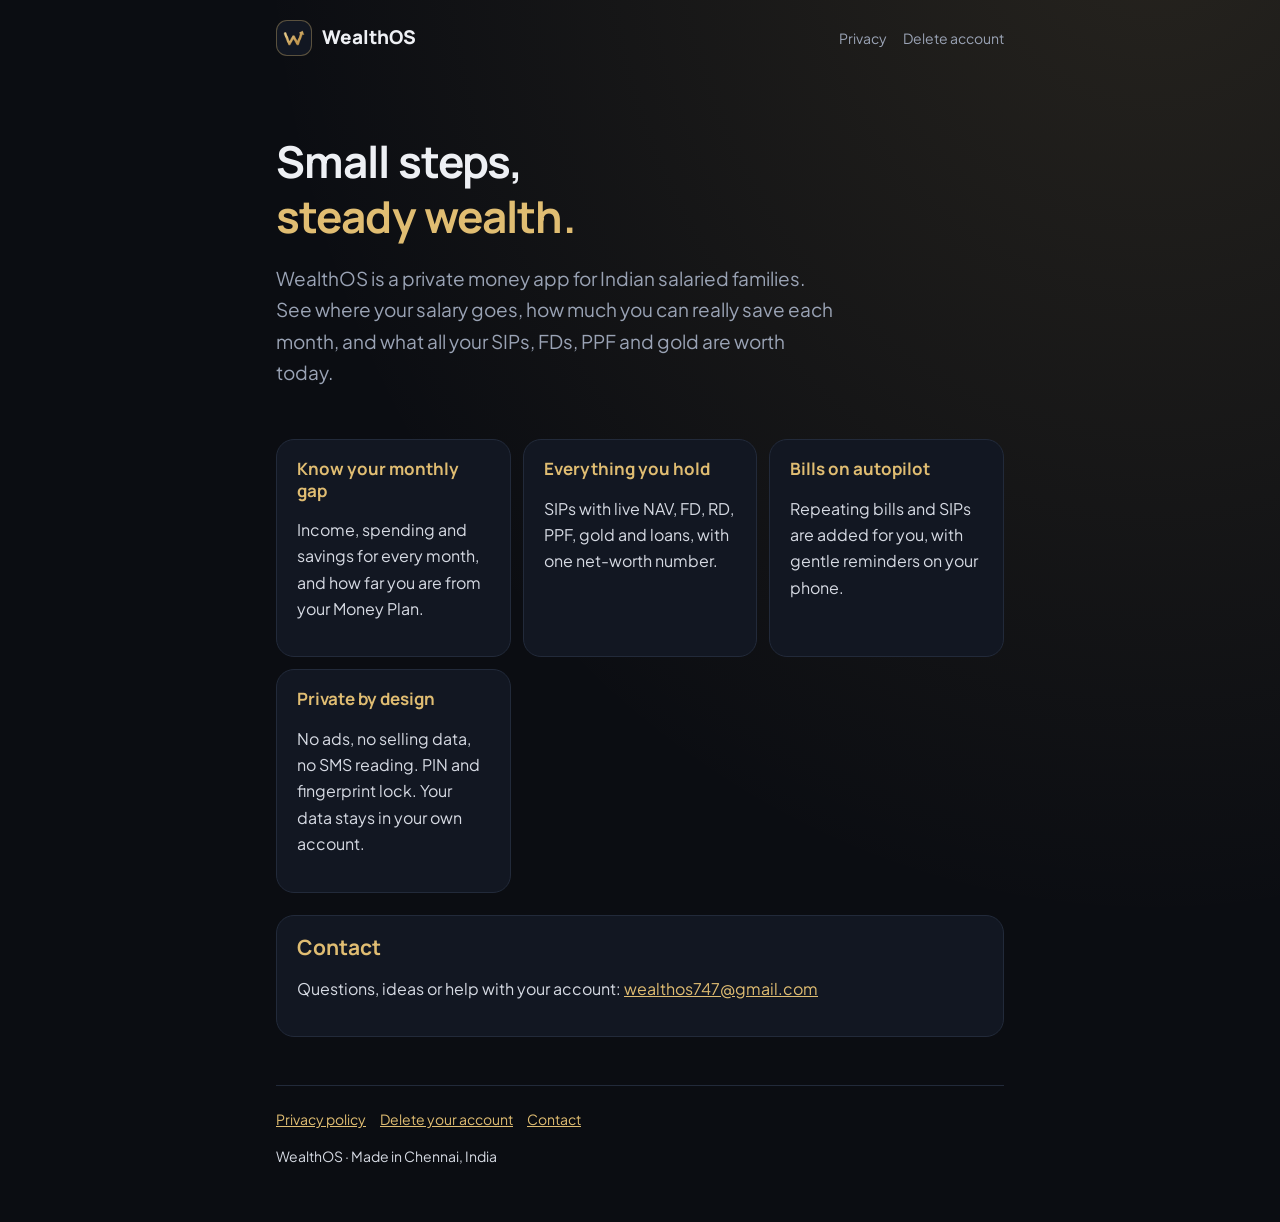
==== index.html @ 94140af2 "WealthOS privacy policy, account deletion and home pages Co-Authored-By: Claude Opus 5.5 <noreply@an" ====
<!doctype html>
<html lang="en">
<head>
<meta charset="utf-8">
<meta name="viewport" content="width=device-width, initial-scale=1">
<title>WealthOS – small steps, steady wealth</title>
<meta name="description" content="WealthOS is a private personal money app for India: track spending, SIPs, FD, RD, PPF and gold, and see your monthly gap.">
<link rel="icon" href="mark.png">
<link rel="preconnect" href="https://fonts.googleapis.com">
<link rel="preconnect" href="https://fonts.gstatic.com" crossorigin>
<link href="https://fonts.googleapis.com/css2?family=Manrope:wght@700;800&family=Plus+Jakarta+Sans:wght@400;500;700&display=swap" rel="stylesheet">
<link rel="stylesheet" href="style.css">
</head>
<body>
<div class="wrap">
  <header class="top">
    <a class="brand" href="./"><img src="mark.png" alt="">WealthOS</a>
    <nav><a href="privacy.html">Privacy</a><a href="delete-account.html">Delete account</a></nav>
  </header>

  <section class="hero">
    <h1>Small steps,<br><span class="gold">steady wealth.</span></h1>
    <p class="lead">WealthOS is a private money app for Indian salaried families. See where your salary goes, how much you can really save each month, and what all your SIPs, FDs, PPF and gold are worth today.</p>
  </section>

  <div class="grid">
    <div class="card"><h3>Know your monthly gap</h3><p>Income, spending and savings for every month, and how far you are from your Money Plan.</p></div>
    <div class="card"><h3>Everything you hold</h3><p>SIPs with live NAV, FD, RD, PPF, gold and loans, with one net-worth number.</p></div>
    <div class="card"><h3>Bills on autopilot</h3><p>Repeating bills and SIPs are added for you, with gentle reminders on your phone.</p></div>
    <div class="card"><h3>Private by design</h3><p>No ads, no selling data, no SMS reading. PIN and fingerprint lock. Your data stays in your own account.</p></div>
  </div>

  <div class="card">
    <h2 style="margin-top:0">Contact</h2>
    <p>Questions, ideas or help with your account: <a href="mailto:wealthos747@gmail.com">wealthos747@gmail.com</a></p>
  </div>

  <footer>
    <a href="privacy.html">Privacy policy</a><a href="delete-account.html">Delete your account</a><a href="mailto:wealthos747@gmail.com">Contact</a>
    <p>WealthOS · Made in Chennai, India</p>
  </footer>
</div>
</body>
</html>
---- style.css ----
:root {
  --bg: #0b0d12;
  --surface: #121722;
  --line: #222a3a;
  --fg: #eef0f4;
  --muted: #9aa3b5;
  --gold: #e0bd72;
  --gold2: #c99a45;
}
* { box-sizing: border-box; }
html { -webkit-text-size-adjust: 100%; }
body {
  margin: 0;
  background: var(--bg);
  background-image: radial-gradient(ellipse at 90% -10%, rgba(224, 189, 114, 0.13), transparent 55%);
  background-repeat: no-repeat;
  color: var(--fg);
  font-family: "Plus Jakarta Sans", system-ui, -apple-system, "Segoe UI", Roboto, sans-serif;
  font-size: 16px;
  line-height: 1.65;
}
a { color: var(--gold); }
.wrap { max-width: 760px; margin: 0 auto; padding: 0 16px; }
header.top { display: flex; align-items: center; justify-content: space-between; padding: 20px 0; gap: 12px; flex-wrap: wrap; }
.brand { display: flex; align-items: center; gap: 10px; text-decoration: none; color: var(--fg); font-family: Manrope, sans-serif; font-weight: 800; font-size: 19px; }
.brand img { width: 36px; height: 36px; object-fit: contain; background: var(--surface); border: 1px solid rgba(224, 189, 114, 0.35); border-radius: 11px; padding: 6px; }
nav a { color: var(--muted); text-decoration: none; margin-left: 16px; font-size: 14px; }
nav a:hover, nav a[aria-current] { color: var(--gold); }
h1, h2, h3 { font-family: Manrope, sans-serif; line-height: 1.25; }
h1 { font-size: clamp(30px, 7vw, 44px); margin: 28px 0 10px; letter-spacing: -0.02em; }
h2 { font-size: 21px; margin: 34px 0 8px; color: var(--gold); }
h3 { font-size: 17px; margin: 22px 0 6px; }
p, li { color: #d6dae3; }
.muted { color: var(--muted); }
.card { background: var(--surface); border: 1px solid var(--line); border-radius: 18px; padding: 18px 20px; margin: 18px 0; }
.gold { color: var(--gold); }
.btn { display: inline-block; background: linear-gradient(135deg, var(--gold), var(--gold2)); color: #1a1408; font-weight: 700; text-decoration: none; padding: 12px 20px; border-radius: 14px; }
.hero { padding: 30px 0 10px; }
p.lead { font-size: 19px; color: var(--muted); max-width: 560px; }
.grid { display: grid; grid-template-columns: repeat(auto-fit, minmax(210px, 1fr)); gap: 12px; margin: 22px 0; }
.grid .card { margin: 0; }
.grid h3 { margin-top: 0; color: var(--gold); }
ol li, ul li { margin: 6px 0; }
table { width: 100%; border-collapse: collapse; font-size: 14.5px; }
th, td { text-align: left; padding: 10px 8px; border-bottom: 1px solid var(--line); vertical-align: top; }
th { color: var(--gold); font-weight: 700; }
.tablewrap { overflow-x: auto; }
footer { border-top: 1px solid var(--line); margin-top: 48px; padding: 22px 0 40px; color: var(--muted); font-size: 14px; }
footer a { margin-right: 14px; }
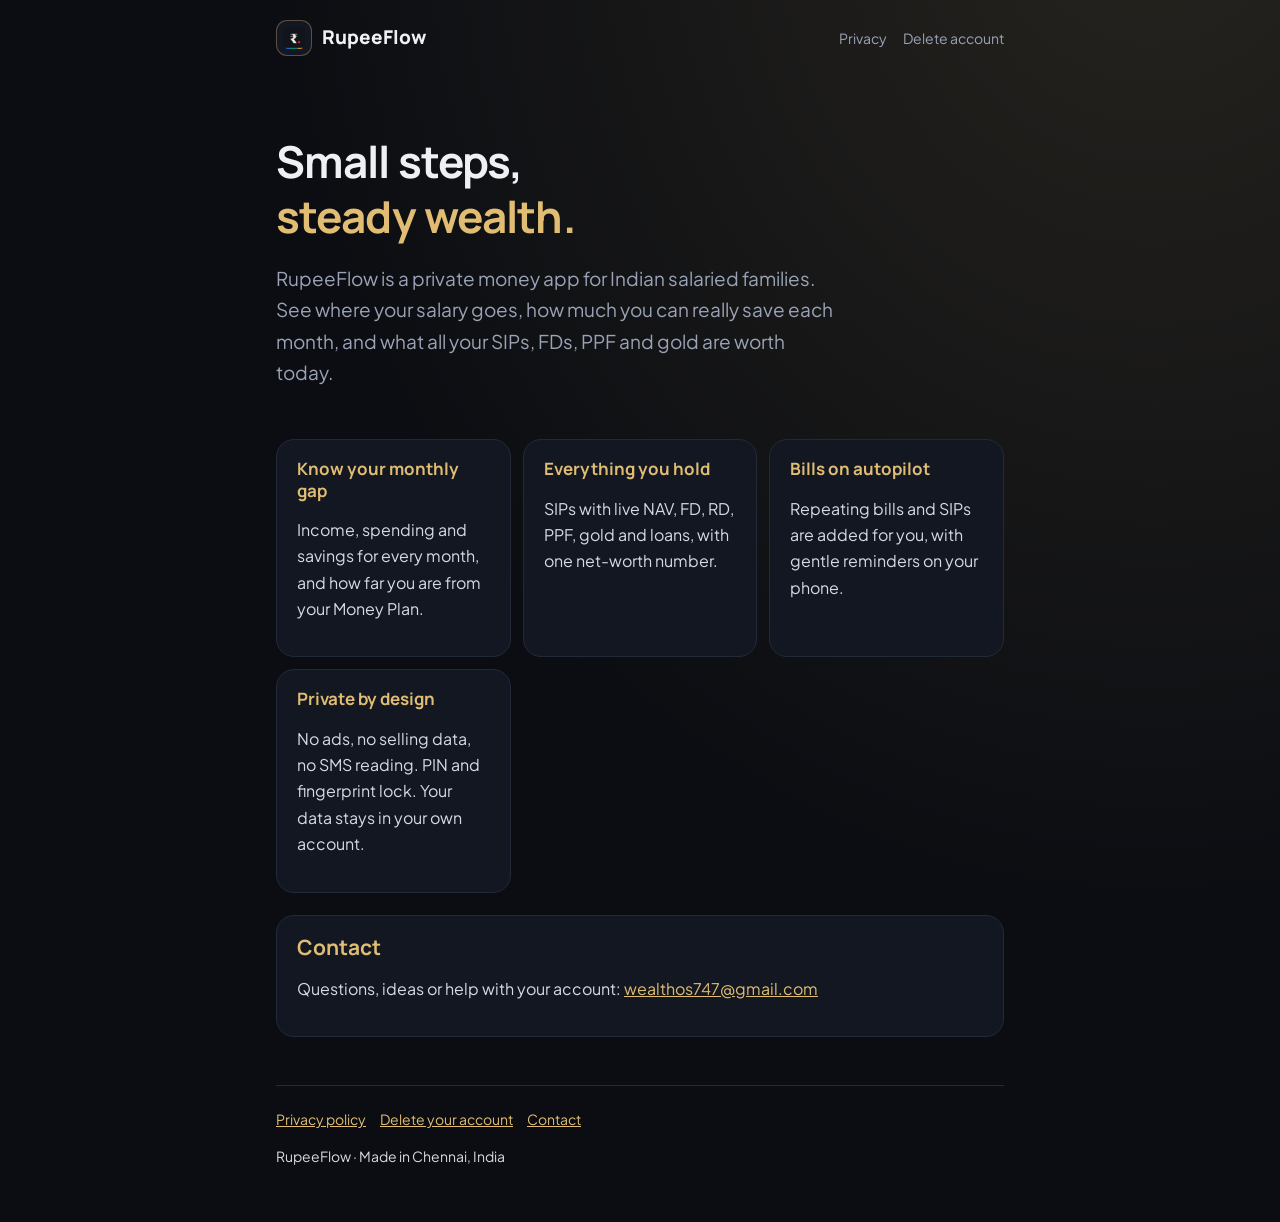
==== commit 5c91f139: "Rename to RupeeFlow, new mark Co-Authored-By: Claude Opus 5.5 <noreply@anthropic.com> Claude-Session" ====
--- a/index.html
+++ b/index.html
@@ -3,8 +3,8 @@
 <head>
 <meta charset="utf-8">
 <meta name="viewport" content="width=device-width, initial-scale=1">
-<title>WealthOS – small steps, steady wealth</title>
-<meta name="description" content="WealthOS is a private personal money app for India: track spending, SIPs, FD, RD, PPF and gold, and see your monthly gap.">
+<title>RupeeFlow – small steps, steady wealth</title>
+<meta name="description" content="RupeeFlow is a private personal money app for India: track spending, SIPs, FD, RD, PPF and gold, and see your monthly gap.">
 <link rel="icon" href="mark.png">
 <link rel="preconnect" href="https://fonts.googleapis.com">
 <link rel="preconnect" href="https://fonts.gstatic.com" crossorigin>
@@ -14,13 +14,13 @@
 <body>
 <div class="wrap">
   <header class="top">
-    <a class="brand" href="./"><img src="mark.png" alt="">WealthOS</a>
+    <a class="brand" href="./"><img src="mark.png" alt="">RupeeFlow</a>
     <nav><a href="privacy.html">Privacy</a><a href="delete-account.html">Delete account</a></nav>
   </header>
 
   <section class="hero">
     <h1>Small steps,<br><span class="gold">steady wealth.</span></h1>
-    <p class="lead">WealthOS is a private money app for Indian salaried families. See where your salary goes, how much you can really save each month, and what all your SIPs, FDs, PPF and gold are worth today.</p>
+    <p class="lead">RupeeFlow is a private money app for Indian salaried families. See where your salary goes, how much you can really save each month, and what all your SIPs, FDs, PPF and gold are worth today.</p>
   </section>
 
   <div class="grid">
@@ -37,7 +37,7 @@
 
   <footer>
     <a href="privacy.html">Privacy policy</a><a href="delete-account.html">Delete your account</a><a href="mailto:wealthos747@gmail.com">Contact</a>
-    <p>WealthOS · Made in Chennai, India</p>
+    <p>RupeeFlow · Made in Chennai, India</p>
   </footer>
 </div>
 </body>
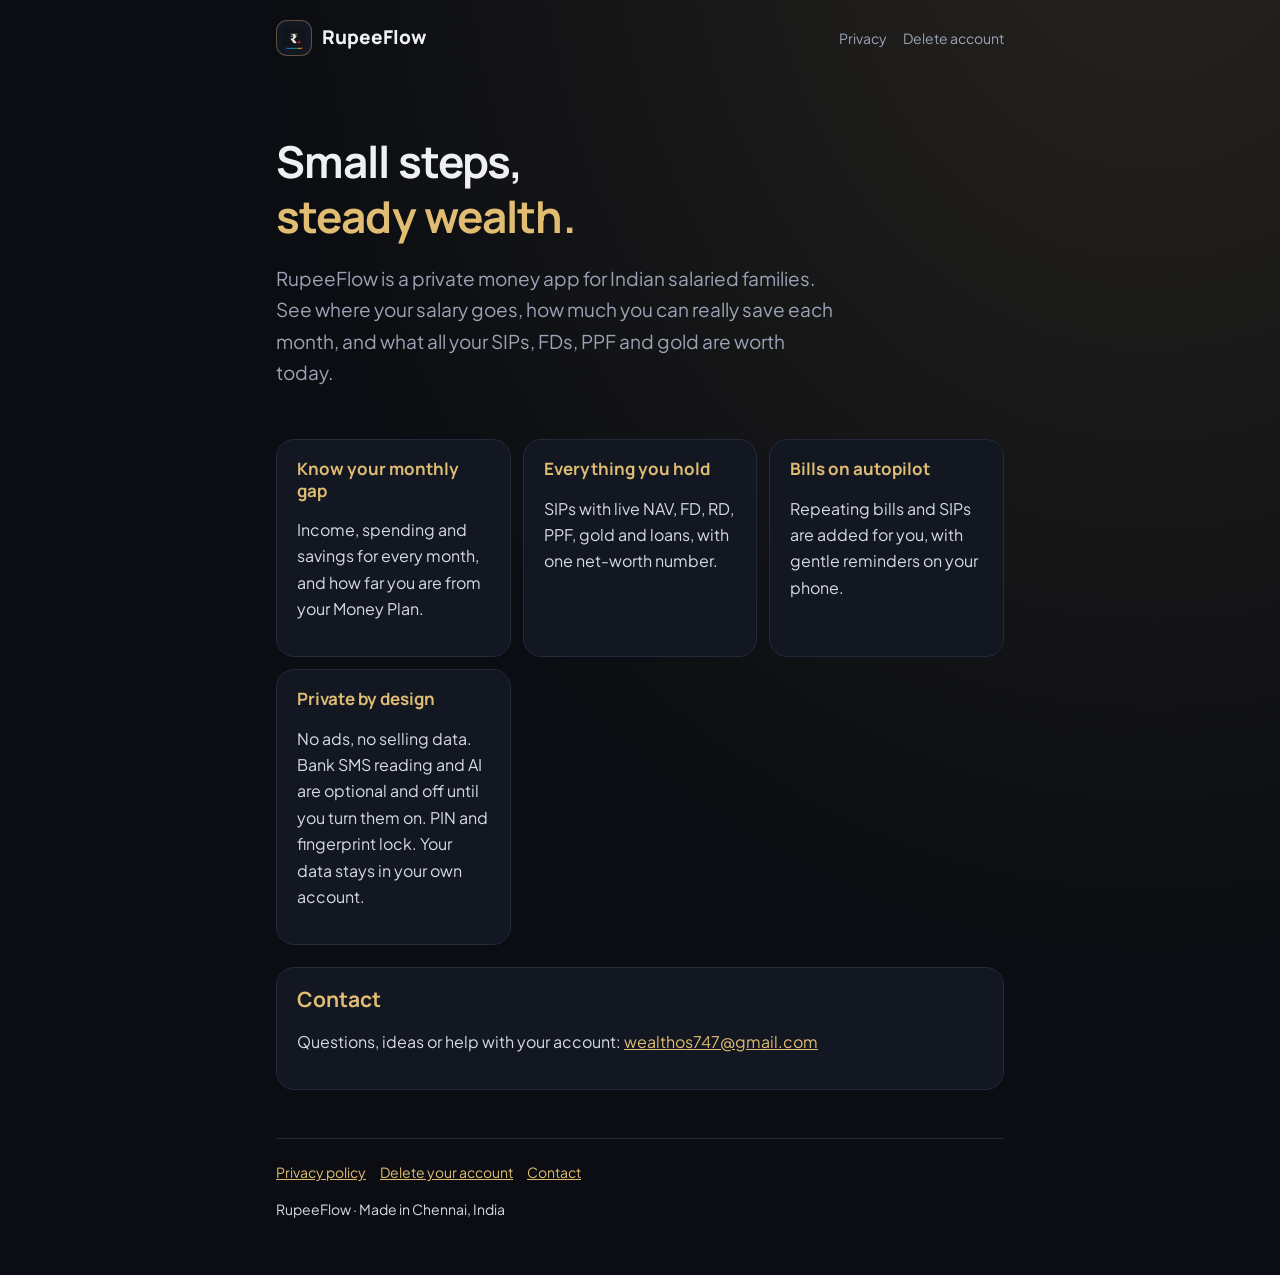
==== commit 309972d0: "Privacy policy: optional AI (Gemini), bank SMS, statement import, microphone, App Check Co-Authored-" ====
--- a/index.html
+++ b/index.html
@@ -27,7 +27,7 @@
     <div class="card"><h3>Know your monthly gap</h3><p>Income, spending and savings for every month, and how far you are from your Money Plan.</p></div>
     <div class="card"><h3>Everything you hold</h3><p>SIPs with live NAV, FD, RD, PPF, gold and loans, with one net-worth number.</p></div>
     <div class="card"><h3>Bills on autopilot</h3><p>Repeating bills and SIPs are added for you, with gentle reminders on your phone.</p></div>
-    <div class="card"><h3>Private by design</h3><p>No ads, no selling data, no SMS reading. PIN and fingerprint lock. Your data stays in your own account.</p></div>
+    <div class="card"><h3>Private by design</h3><p>No ads, no selling data. Bank SMS reading and AI are optional and off until you turn them on. PIN and fingerprint lock. Your data stays in your own account.</p></div>
   </div>
 
   <div class="card">
